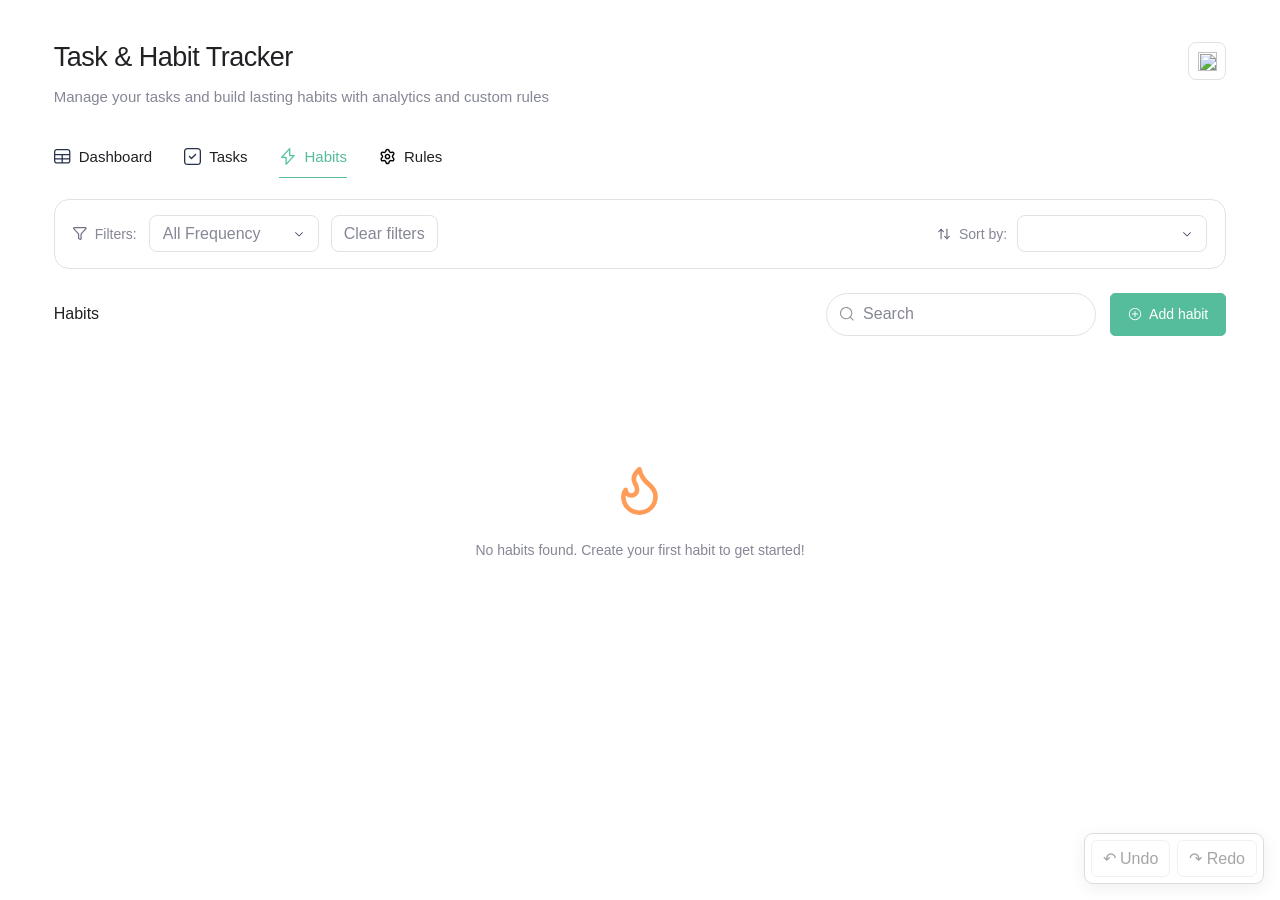
==== index/habits.html @ 8697d41b "task and habit completed and tested" ====
<!doctype html>
<html lang="en">
  <head>
    <meta charset="UTF-8" />
    <meta name="viewport" content="width=device-width, initial-scale=1.0" />
    <title>Habits - Task & Habit Tracker</title>
    <link rel="stylesheet" href="../styles/habits.css" />
  </head>
  <body>
    <!-- Main page keeps the same shared header and navigation as the task page. -->
    <div class="page">
      <header class="header">
        <div class="header-content">
          <div class="brand">
            <h1>Task &amp; Habit Tracker</h1>
            <p>Manage your tasks and build lasting habits with analytics and custom rules</p>
          </div>
          <button class="theme-button" id="theme-button" type="button" aria-label="Change theme">
            <span id="theme-icon"><img class="theme-icon-image" src="../assets/dark_theme_icon.svg" alt=""></span>
          </button>
        </div>
        <nav class="navigation">
          <a href="dashboard.html" class="nav-link"><img src="../assets/dashboard_icon-light.svg" alt="">Dashboard</a>
          <a href="tasks.html" class="nav-link"><img src="../assets/Task_icon-light.svg" alt="">Tasks</a>
          <a href="habits.html" class="nav-link active" aria-current="page"><img src="../assets/habbit_icon-light.svg" alt="">Habits</a>
          <a href="rules.html" class="nav-link"><img src="../assets/rule_icon-light.svg" alt="">Rules</a>
        </nav>
      </header>

      <main class="main-content">
        <!-- Filters and sorting stay on one line when space allows. -->
        <section class="filter-section">
          <div class="filter-left">
            <span class="filter-label"><img src="../assets/filter_icon.svg" alt="" class="inline-icon">Filters:</span>
            <select id="frequency-filter" class="filter-select" aria-label="Filter by frequency">
              <option value="all">All Frequency</option>
              <option value="daily">Daily</option>
              <option value="weekly">Weekly</option>
              <option value="custom">Custom</option>
            </select>
            <button class="clear-filters-button" id="clear-filters-button" type="button">Clear filters</button>
          </div>
          <div class="sort-section">
            <span class="sort-label"><img src="../assets/sort_icon.svg" alt="" class="inline-icon">Sort by:</span>
            <select id="sort-select" class="filter-select sort-select" aria-label="Sort habits">
              <option value=""></option>
              <option value="streak">Streak</option>
              <option value="frequency">Frequency</option>
              <option value="title">Habit name</option>
              <option value="created">Created date</option>
            </select>
          </div>
        </section>

        <section class="task-heading">
          <h2>Habits</h2>
          <div class="task-actions">
            <div class="search-box">
              <img src="../assets/search_icon.svg" alt="" class="inline-icon">
              <input type="search" id="search-input" placeholder="Search" aria-label="Search habits by name">
            </div>
            <button class="primary-button" id="add-habit-button" type="button">
              <img src="../assets/add_icon.svg" alt="" class="inline-icon">Add habit
            </button>
          </div>
        </section>

        <section class="task-list" id="habit-list" aria-live="polite">
          <div class="empty-state" id="empty-state">
            <div class="empty-icon"><img src="../assets/long-streek_icon.svg" alt=""></div>
            <p>No habits found. Create your first habit to get started!</p>
          </div>
        </section>
      </main>
    </div>

    <!-- Add and edit use the same floating-label modal pattern as the task page. -->
    <div class="modal-overlay" id="habit-modal" aria-hidden="true">
      <div class="modal" role="dialog" aria-modal="true" aria-labelledby="modal-title">
        <div class="modal-header">
          <div>
            <h2 id="modal-title">Add habit</h2>
            <p>Create a new habit to track daily, weekly, or on custom days.</p>
          </div>
          <button class="close-button" id="close-modal-button" type="button" aria-label="Close"><img src="../assets/close_icon.svg" alt=""></button>
        </div>
        <form id="habit-form">
          <div class="form-content">
            <div class="form-group">
              <label for="habit-name">Habit name <span>*</span></label>
              <input type="text" id="habit-name" placeholder=" " maxlength="100" required>
            </div>
            <div class="form-group">
              <label for="habit-description">Description</label>
              <textarea id="habit-description" placeholder=" " rows="3"></textarea>
            </div>
            <div class="form-group">
              <label for="habit-frequency">Frequency <span>*</span></label>
              <select id="habit-frequency" required>
                <option value="daily">Daily</option>
                <option value="weekly">Weekly</option>
                <option value="custom">Custom</option>
              </select>
            </div>
            <div class="form-group frequency-days" id="weekly-day-group">
              <label for="weekly-day">Choose day <span>*</span></label>
              <select id="weekly-day">
                <option value="1">Monday</option>
                <option value="2">Tuesday</option>
                <option value="3">Wednesday</option>
                <option value="4">Thursday</option>
                <option value="5">Friday</option>
                <option value="6">Saturday</option>
                <option value="0">Sunday</option>
              </select>
            </div>
            
            <div class="form-group frequency-days" id="custom-days-group">
                <label for="custom-days-toggle">Choose days <span>*</span></label>

                <div class="custom-multiselect" id="custom-multiselect">
                    <button type="button" class="custom-select-field" id="custom-days-toggle" aria-expanded="false">
                    <span class="selected-day-chips" id="selected-day-chips"></span>
                    <span class="custom-placeholder" id="custom-placeholder">Select days</span>
                    <img src="../assets/angle-down-regular.svg" class="custom-chevron">
                    </button>

                    <div class="custom-options" id="custom-day-choices" hidden>
                        <label class="day-choice"><input type="checkbox" value="1"> Monday</label>
                        <label class="day-choice"><input type="checkbox" value="2"> Tuesday</label>
                        <label class="day-choice"><input type="checkbox" value="3"> Wednesday</label>
                        <label class="day-choice"><input type="checkbox" value="4"> Thursday</label>
                        <label class="day-choice"><input type="checkbox" value="5"> Friday</label>
                        <label class="day-choice"><input type="checkbox" value="6"> Saturday</label>
                        <label class="day-choice"><input type="checkbox" value="0"> Sunday</label>
                    </div>
                </div>
            </div>

          </div>
          <div class="modal-footer">
            <button class="secondary-button" id="cancel-modal-button" type="button">Cancel</button>
            <button class="primary-button" type="submit"><span id="submit-text">Add habit</span></button>
          </div>
        </form>
      </div>
    </div>

    <!-- Delete confirmation follows the same design as the task page. -->
    <div class="modal-overlay" id="delete-modal" aria-hidden="true">
      <div class="delete-modal" role="dialog" aria-modal="true" aria-labelledby="delete-heading">
        <div class="delete-header">
          <h2 id="delete-heading">Delete</h2>
          <button class="close-button" id="close-delete-button" type="button" aria-label="Close"><img src="../assets/close_icon.svg" alt=""></button>
        </div>
        <div class="delete-content"><p>Are you sure you want to delete the <strong id="delete-habit-title"></strong> habit?</p></div>
        <div class="modal-footer">
          <button class="secondary-button" id="cancel-delete-button" type="button">Cancel</button>
          <button class="delete-button" id="confirm-delete-button" type="button">Delete</button>
        </div>
      </div>
    </div>

    <!-- Confirmation before changing a completion from a previous date. -->
    <div class="modal-overlay" id="date-confirm-modal" aria-hidden="true">
      <div class="delete-modal habit-day-confirmation" role="dialog" aria-modal="true" aria-labelledby="date-confirm-heading">
        <div class="delete-header">
          <h2 id="date-confirm-heading">Confirm change</h2>
          <button class="close-button" id="close-date-confirm-button" type="button" aria-label="Close"><img src="../assets/close_icon.svg" alt=""></button>
        </div>
        <div class="delete-content">
          <p id="date-confirm-message">Are you sure you want to change completion for this date?</p>
        </div>
        <div class="modal-footer">
          <button class="secondary-button" id="cancel-date-confirm-button" type="button">Cancel</button>
          <button class="primary-button" id="confirm-date-change-button" type="button">Confirm</button>
        </div>
      </div>
    </div>

    <!-- Small notification used for successful actions and validation messages. -->
    <div class="task-toast" id="task-toast" role="status" aria-live="polite">
      <span class="toast-icon-block"><img class="toast-icon" src="../assets/subway_tick.svg" alt=""></span>
      <span class="toast-message" id="toast-message"></span>
      <button class="toast-dismiss" id="toast-dismiss" type="button" aria-label="Dismiss notification"><img src="../assets/close_icon.svg" alt=""></button>
    </div>
    <script src="../logic/habits.js"></script>
    <script src="../logic/integration.js"></script>
  </body>
</html>
---- styles/habits.css ----
/* Main colors and shared styles used throughout the task page. */
:root {
  --primary-color: #55bd9b;
  --primary-hover: #024d3562;
  --page-background: #ffffff;
  --card-background: #ffffff;
  --text-primary: #202124;
  --text-secondary: #858795;
  --border-color: #e2e2e2;
  --danger-color: #ed3150;
  --muted-background: #f0f1f3;
  --card-radius: 14px;
}

/* Reset default browser spacing and use consistent sizing. */
* {
  box-sizing: border-box;
  margin: 0;
  padding: 0;
}

body {
  background: var(--page-background);
  color: var(--text-primary);
  font-family: Arial, Helvetica, sans-serif;
}

button,
input,
select,
textarea {
  font: inherit;
}

button {
  cursor: pointer;
}

button:focus-visible,
input:focus-visible,
select:focus-visible,
textarea:focus-visible,
a:focus-visible {
  outline: 2px solid var(--primary-color);
  outline-offset: 2px;
}

.page {
  min-height: 100vh;
  background: var(--page-background);
}

/* Page header and theme button. */
.header {
  padding: 42px 4.2% 0;
}

.header-content {
  display: flex;
  align-items: flex-start;
  justify-content: space-between;
  gap: 20px;
}

.brand h1 {
  font-size: 27px;
  font-weight: 500;
  letter-spacing: -0.5px;
}

.brand p {
  margin-top: 13px;
  color: var(--text-secondary);
  font-size: 15px;
  line-height: 1.5;
}

.theme-button {
  display: grid;
  flex: 0 0 38px;
  width: 38px;
  height: 38px;
  place-items: center;
  border: 1px solid var(--border-color);
  border-radius: 8px;
  background: var(--card-background);
  color: var(--text-primary);
}

.theme-button:hover {
  background: var(--muted-background);
}

.theme-icon-image {
  display: block;
  width: 19px;
  height: 19px;
}

/* Navigation links wrap on smaller screens instead of scrolling sideways. */
.navigation {
  display: flex;
  flex-wrap: wrap;
  gap: 24px 32px;
  margin-top: 27px;
  border-bottom: 1px solid var(--page-background);
}

.nav-link {
  position: relative;
  display: flex;
  align-items: center;
  gap: 8px;
  min-height: 42px;
  color: var(--text-primary);
  font-size: 15px;
  text-decoration: none;
  white-space: nowrap;
}

.nav-link img {
  width: 17px;
  height: 17px;
  object-fit: contain;
}

.nav-link.active {
  color: var(--primary-color);
}

.nav-link.active img {
  filter: brightness(0) saturate(100%) invert(69%) sepia(27%) saturate(699%)
    hue-rotate(107deg) brightness(94%) contrast(88%);
}

.nav-link.active::after {
  position: absolute;
  right: 0;
  bottom: 0;
  left: 0;
  height: 1px;
  background: var(--primary-color);
  content: "";
}

/* Main page spacing. */
.main-content {
  padding: 20px 4.2% 60px;
}

/* Filters and sorting stay close together and only wrap when needed. */
.filter-section {
  display: flex;
  align-items: center;
  justify-content: space-between;
  flex-wrap: wrap;
  gap: 16px 24px;
  min-height: 70px;
  padding: 14px 18px;
  border: 1px solid var(--border-color);
  border-radius: 15px;
  background: var(--card-background);
}

.filter-left {
  display: flex;
  flex: 1 1 auto;
  align-items: center;
  flex-wrap: wrap;
  gap: 10px 12px;
  min-width: 0;
}

.filter-label,
.sort-label {
  display: inline-flex;
  align-items: center;
  gap: 8px;
  color: var(--text-secondary);
  font-size: 14px;
  white-space: nowrap;
}

.inline-icon {
  width: 14px;
  height: 14px;
  object-fit: contain;
  vertical-align: middle;
}

.filter-select {
  width: 170px;
  max-width: 100%;
  height: 37px;
  padding: 0 34px 0 13px;
  border: 1px solid var(--border-color);
  border-radius: 8px;
  appearance: none;
  -webkit-appearance: none;
  background-color: var(--card-background);
  background-image: url("../assets/angle-down-regular.svg");
  background-repeat: no-repeat;
  background-position: right 13px center;
  background-size: 12px 12px;
  color: var(--text-secondary);
  outline: none;
}

.filter-select:focus,
.status-select:focus,
.form-group input:focus,
.form-group textarea:focus,
.form-group select:focus {
  border-color: var(--primary-color);
}

.clear-filters-button {
  flex: 0 0 auto;
  min-height: 37px;
  padding: 0 12px;
  border: 1px solid var(--border-color);
  border-radius: 8px;
  background: transparent;
  color: var(--text-secondary);
  white-space: nowrap;
}

.clear-filters-button:hover {
  border-color: var(--primary-color);
  color: var(--primary-color);
}

/* The sort label and dropdown form one compact group. */
.sort-section {
  display: flex;
  flex: 0 0 auto;
  align-items: center;
  justify-content: flex-start;
  gap: 10px;
  min-width: 0;
}

.sort-select {
  width: 190px;
  min-width: 0;
}

/* Task heading, search field, and Add Task button. */
.task-heading {
  display: flex;
  align-items: center;
  justify-content: space-between;
  gap: 20px;
  margin-top: 24px;
}

.task-heading h2 {
  font-size: 16px;
  font-weight: 500;
}

.task-actions {
  display: flex;
  align-items: center;
  gap: 14px;
  min-width: 0;
}

.search-box {
  display: flex;
  align-items: center;
  gap: 9px;
  width: 270px;
  min-width: 0;
  height: 43px;
  padding: 0 13px;
  border: 1px solid var(--border-color);
  border-radius: 22px;
  background: var(--card-background);
}

.search-box input {
  width: 100%;
  min-width: 0;
  border: 0;
  outline: none;
  background: transparent;
  color: var(--text-primary);
}

.search-box input::placeholder {
  color: var(--text-secondary);
}

.primary-button {
  display: inline-flex;
  align-items: center;
  justify-content: center;
  gap: 7px;
  min-height: 43px;
  padding: 0 17px;
  border: 1px solid var(--primary-color);
  border-radius: 5px;
  background: var(--primary-color);
  color: #ffffff;
  font-size: 14px;
  white-space: nowrap;
}

.primary-button:hover {
  background: var(--primary-hover);
}

/* Empty state appears when no tasks match the current filters. */
.task-list {
  margin-top: 23px;
}

.empty-state {
  display: flex;
  min-height: 300px;
  flex-direction: column;
  align-items: center;
  justify-content: center;
  color: var(--text-secondary);
  text-align: center;
}

.empty-icon {
  display: flex;
  align-items: center;
  justify-content: center;
  width: 62px;
  height: 62px;
}

.empty-icon img {
  width: 48px;
  height: 48px;
  object-fit: contain;
  opacity: 0.65;
}

.empty-state p {
  margin-top: 20px;
  font-size: 14px;
}

/* Task card uses a dedicated left gutter so the drag handle lines up with the title. */
.task-card {
  position: relative;
  margin-bottom: 18px;
  padding: 20px 20px 20px 48px;
  border: 1px solid var(--border-color);
  border-radius: var(--card-radius);
  background: var(--card-background);
  color: var(--text-primary);
}

.task-card.dragging {
  opacity: 0.45;
}

.task-card.drop-target-before {
  box-shadow: 0 -4px 0 var(--primary-color);
}

.drag-handle {
  position: absolute;
  top: 20px;
  left: 15px;
  display: grid;
  width: 24px;
  height: 24px;
  place-items: center;
  padding: 3px;
  border: 0;
  border-radius: 5px;
  background: transparent;
  color: var(--text-secondary);
  cursor: grab;
  font-size: 18px;
  line-height: 1;
}

.drag-handle:hover {
  background: rgba(128, 128, 128, 0.1);
}

.task-card-top {
  display: flex;
  align-items: flex-start;
  justify-content: space-between;
  gap: 14px;
}

.task-main {
  flex: 1 1 auto;
  min-width: 0;
}

.task-title {
  color: var(--text-primary);
  font-size: 16px;
  font-weight: 400;
  overflow-wrap: anywhere;
}

.task-description {
  margin-top: 9px;
  color: var(--text-secondary);
  font-size: 14px;
  line-height: 1.45;
  overflow-wrap: anywhere;
}

.task-actions-right {
  display: flex;
  flex: 0 0 auto;
  align-items: center;
  gap: 7px;
}

.icon-button {
  display: inline-grid;
  width: 25px;
  height: 25px;
  place-items: center;
  padding: 4px;
  border: 0;
  border-radius: 5px;
  background: transparent;
  color: var(--text-secondary);
}

.icon-button img {
  display: block;
  width: 16px;
  height: 16px;
  object-fit: contain;
}

.icon-button:hover:not(:disabled) {
  color: var(--primary-color);
  background: rgba(85, 189, 155, 0.1);
}

.icon-button:disabled {
  opacity: 0.25;
  cursor: not-allowed;
}

.delete-icon:hover {
  color: var(--danger-color);
}

/* Priority and due-date badges. */
.task-meta {
  display: flex;
  align-items: center;
  flex-wrap: wrap;
  gap: 8px;
  margin-top: 15px;
}

.badge {
  display: inline-flex;
  align-items: center;
  gap: 5px;
  min-height: 23px;
  padding: 3px 10px;
  border-radius: 10px;
  font-size: 12px;
}

.priority-high {
  background: #ed3150;
  color: #ffffff;
}

.priority-medium {
  background: #e6c477;
  color: #ffffff;
}

.priority-low {
  background: #71a7e8;
  color: #ffffff;
}

.date-badge {
  background: var(--muted-background);
  color: #555963;
}

.date-badge .inline-icon {
  width: 14px;
  height: 14px;
  filter: brightness(0);
}

/* Task status selector. */
.status-row {
  display: flex;
  align-items: center;
  flex-wrap: wrap;
  gap: 10px;
  margin-top: 17px;
}

.status-row label {
  color: var(--text-primary);
  font-size: 14px;
}

.status-select {
  width: 178px;
  max-width: 100%;
  height: 37px;
  padding: 0 34px 0 12px;
  border: 1px solid var(--border-color);
  border-radius: 8px;
  appearance: none;
  -webkit-appearance: none;
  background-color: var(--card-background);
  background-image: url("../assets/angle-down-regular.svg");
  background-repeat: no-repeat;
  background-position: right 13px center;
  background-size: 12px 12px;
  color: var(--text-secondary);
}

/* Subtasks and their action buttons. */
.subtask-toggle {
  display: flex;
  align-items: center;
  gap: 8px;
  max-width: 100%;
  margin-top: 16px;
  border: 0;
  background: transparent;
  color: var(--text-secondary);
  font-size: 14px;
  text-align: left;
}

.toggle-icon {
  width: 12px;
  height: 12px;
  object-fit: contain;
  transition: transform 160ms ease;
}

.toggle-icon.expanded {
  transform: rotate(180deg);
}

.subtask-progress {
  margin-left: 2px;
  color: var(--text-secondary);
  font-size: 12px;
}

.subtask-area {
  margin-top: 13px;
}

.subtask-area[hidden] {
  display: none;
}

.subtask-input-row {
  display: flex;
  gap: 10px;
}

.subtask-input {
  flex: 1 1 auto;
  min-width: 0;
  height: 37px;
  padding: 0 11px;
  border: 1px solid var(--border-color);
  border-radius: 5px;
  outline: none;
  background: var(--card-background);
  color: var(--text-primary);
}

.subtask-add-button {
  flex: 0 0 38px;
  width: 38px;
  height: 38px;
  border: 0;
  border-radius: 4px;
  background: var(--primary-color);
  color: #ffffff;
  font-size: 22px;
}

.subtask-list {
  display: grid;
  gap: 7px;
  margin-top: 12px;
}

.subtask-row {
  display: flex;
  align-items: center;
  gap: 9px;
  padding: 7px 8px;
  border: 1px solid transparent;
  border-radius: 7px;
}

.subtask-row:hover {
  border-color: var(--border-color);
  background: rgba(128, 128, 128, 0.06);
}

.subtask-drag-handle {
  flex: 0 0 auto;
  color: var(--text-secondary);
  cursor: grab;
}

.subtask-checkbox {
  flex: 0 0 auto;
  accent-color: var(--primary-color);
}

.subtask-title {
  flex: 1 1 auto;
  min-width: 0;
  color: var(--text-primary);
  overflow-wrap: anywhere;
}

/* Inline editing keeps the subtask title in its original row. */
.subtask-inline-edit {
  flex: 1 1 auto;
  width: 100%;
  min-width: 0;
  padding: 5px 7px;
  border: 1px solid var(--primary-hover);
  border-radius: 5px;
  outline: none;
  background: rgba(73, 174, 142, 0.12);
  color: var(--text-primary);
  font: inherit;
}

.subtask-inline-edit:focus {
  border-color: var(--primary-hover);
  box-shadow: 0 0 0 2px rgba(73, 174, 142, 0.15);
}

.subtask-row.completed .subtask-title {
  color: var(--text-secondary);
  text-decoration: line-through;
}

.subtask-actions {
  display: flex;
  flex: 0 0 auto;
  gap: 3px;
}

.subtask-action {
  display: inline-flex;
  align-items: center;
  justify-content: center;
  width: 25px;
  height: 25px;
  padding: 4px;
  border: 0;
  border-radius: 5px;
  background: transparent;
  color: var(--text-secondary);
}

.subtask-action img {
  display: block;
  width: 14px;
  height: 14px;
  object-fit: contain;
}

.subtask-action:hover:not(:disabled) {
  background: rgba(85, 189, 155, 0.12);
  color: var(--primary-color);
}

.subtask-action:disabled {
  opacity: 0.25;
  cursor: not-allowed;
}

/* Modal overlay blurs the page while keeping the form sharp. */
.modal-overlay {
  position: fixed;
  inset: 0;
  z-index: 100;
  display: none;
  align-items: center;
  justify-content: center;
  padding: 20px;
  background: rgba(216, 216, 216, 0.6);
  backdrop-filter: blur(5px);
  -webkit-backdrop-filter: blur(5px);
}

.modal-overlay.show {
  display: flex;
}

.modal,
.delete-modal {
  max-width: 100%;
  border-radius: 5px;
  background: var(--card-background);
  box-shadow: 0 15px 45px rgba(0, 0, 0, 0.15);
}

.modal {
  width: 418px;
}

.modal-header,
.delete-header {
  display: flex;
  align-items: flex-start;
  justify-content: space-between;
  gap: 12px;
  padding: 22px 20px 18px;
  border-bottom: 1px solid var(--border-color);
}

.modal-header h2,
.delete-header h2 {
  font-size: 17px;
  font-weight: 500;
}

.modal-header p {
  margin-top: 8px;
  color: var(--text-secondary);
  font-size: 12px;
  line-height: 1.5;
}

.close-button {
  display: grid;
  flex: 0 0 30px;
  width: 30px;
  height: 30px;
  place-items: center;
  border: 0;
  background: transparent;
}

.close-button img {
  width: 16px;
  height: 16px;
  object-fit: contain;
}

.form-content {
  padding: 14px 20px 20px;
}

/* Floating labels stay inside each field and move to the border when active. */
.form-group {
  position: relative;
  margin-bottom: 13px;
  padding-top: 0;
}

.form-group > label {
  position: absolute;
  z-index: 1;
  top: 21px;
  left: 11px;
  padding: 0;
  transform: translateY(-50%);
  background: transparent;
  color: var(--text-secondary);
  font-size: 13px;
  line-height: 1;
  pointer-events: none;
  transition:
    top 140ms ease,
    font-size 140ms ease,
    padding 140ms ease;
}

.form-group > label span {
  color: var(--danger-color);
}

.form-group input,
.form-group textarea,
.form-group select {
  width: 100%;
  border: 1px solid var(--border-color);
  border-radius: 5px;
  outline: none;
  background-color: var(--card-background);
  color: var(--text-primary);
}

.form-group input,
.form-group select {
  min-height: 43px;
  padding: 0 10px;
}

.form-group textarea {
  min-height: 85px;
  padding: 10px;
  resize: vertical;
}

.form-group input::placeholder,
.form-group textarea::placeholder {
  color: transparent;
}

.form-group:has(input:focus) > label,
.form-group:has(textarea:focus) > label,
.form-group:has(input:not(:placeholder-shown)) > label,
.form-group:has(textarea:not(:placeholder-shown)) > label,
.form-group:has(select) > label {
  top: 0;
  padding: 0 5px;
  background: var(--card-background);
  font-size: 12px;
}

.form-group:has(input[type="date"]) label {
  top: 0;
  padding: 0 5px;
  background: var(--card-background);
  font-size: 12px;
}

.form-group:has(input:focus) > label,
.form-group:has(textarea:focus) > label,
.form-group:has(select:focus) > label {
  color: var(--primary-color);
}

.modal-footer {
  display: flex;
  align-items: center;
  justify-content: flex-end;
  gap: 10px;
  padding: 13px 20px;
  border-top: 1px solid var(--border-color);
}

.modal-footer .primary-button,
.modal-footer .secondary-button,
.modal-footer .delete-button {
  flex: 0 0 auto;
  min-height: 36px;
  padding: 0 14px;
  font-size: 13px;
  line-height: 1;
}

.secondary-button {
  height: 38px;
  padding: 0 13px;
  border: 1px solid var(--primary-color);
  border-radius: 5px;
  background: var(--card-background);
  color: var(--primary-color);
}

.secondary-button:hover {
  background: rgba(85, 189, 155, 0.1);
}

.delete-button {
  height: 38px;
  border: 0;
  border-radius: 5px;
  background: var(--primary-color);
  color: #ffffff;
}

.delete-modal {
  width: 382px;
}

.delete-header {
  align-items: center;
  padding: 18px 20px;
}

.delete-content {
  padding: 22px 20px;
}

.delete-content p {
  color: var(--text-primary);
  font-size: 14px;
  line-height: 1.7;
  overflow-wrap: anywhere;
}

/* Success notification shown after a task action. */
.task-toast {
  position: fixed;
  top: 22px;
  right: 24px;
  z-index: 1000;
  display: flex;
  align-items: center;
  gap: 12px;
  width: fit-content;
  max-width: min(380px, calc(100vw - 32px));
  min-height: 58px;
  padding: 8px 12px 8px 8px;
  border: 1px solid var(--border-color);
  border-radius: 8px;
  background: var(--card-background);
  color: var(--text-primary);
  box-shadow: 0 8px 28px rgba(0, 0, 0, 0.14);
  opacity: 0;
  visibility: hidden;
  pointer-events: none;
  transform: translateY(-8px);
  transition:
    opacity 180ms ease,
    transform 180ms ease,
    visibility 180ms ease;
}

.task-toast.visible {
  opacity: 1;
  visibility: visible;
  pointer-events: auto;
  transform: translateY(0);
}

.toast-icon-block {
  display: grid;
  flex: 0 0 40px;
  width: 40px;
  height: 40px;
  place-items: center;
  border-radius: 6px;
  background: var(--primary-color);
}

.toast-icon {
  display: block;
  width: 20px;
  height: 20px;
  object-fit: contain;
  filter: brightness(0) invert(1);
}

.toast-message {
  flex: 1;
  min-width: 0;
  font-size: 13px;
  line-height: 1.5;
  overflow-wrap: anywhere;
}

.toast-message strong {
  font-weight: 600;
}

.toast-dismiss {
  display: grid;
  flex: 0 0 32px;
  width: 32px;
  height: 32px;
  place-items: center;
  padding: 0;
  border: 0;
  border-radius: 5px;
  background: transparent;
  cursor: pointer;
}

.toast-dismiss:hover {
  background: var(--muted-background);
}

.toast-dismiss img {
  display: block;
  width: 16px;
  height: 16px;
  object-fit: contain;
}

/* Dark theme changes shared colors and keeps custom icons visible. */
body.dark {
  --page-background: #090909;
  --card-background: #111111;
  --text-primary: #eeeeee;
  --text-secondary: #8f9098;
  --border-color: #333333;
  --muted-background: #000000;
  background: var(--page-background);
  color: var(--text-primary);
}

body.dark .page {
  background: var(--page-background);
}

body.dark .date-badge {
  background: #000000;
  color: #ffffff;
}

body.dark .date-badge .inline-icon,
body.dark .inline-icon,
body.dark .nav-link img,
body.dark .empty-icon img,
body.dark .close-button img,
body.dark .toggle-icon,
body.dark .task-actions-right .icon-button img,
body.dark .subtask-action img {
  filter: brightness(0) invert(1);
}

body.dark .nav-link.active img {
  filter: brightness(0) saturate(100%) invert(69%) sepia(27%) saturate(699%)
    hue-rotate(107deg) brightness(94%) contrast(88%);
}

body.dark .toast-dismiss img {
  filter: brightness(0) invert(1);
}

body.dark .task-actions-right .delete-icon img,
body.dark .subtask-action.subtask-delete img {
  filter: brightness(0) saturate(100%) invert(36%) sepia(71%) saturate(2027%)
    hue-rotate(322deg) brightness(94%) contrast(93%);
}

/* Tablet layouts: keep filters together and place sorting just below them. */
@media (max-width: 850px) {
  .header {
    padding: 30px 24px 0;
  }

  .main-content {
    padding: 20px 24px 48px;
  }

  .filter-section {
    align-items: stretch;
  }

  .filter-left {
    flex: 1 1 100%;
  }

  .sort-section {
    align-self: flex-start;
  }

  .task-heading {
    align-items: flex-start;
  }

  .search-box {
    width: clamp(170px, 28vw, 270px);
  }
}

/* Small tablets and large phones: controls can wrap without stretching. */
@media (max-width: 600px) {
  .header {
    padding: 24px 18px 0;
  }

  .brand h1 {
    font-size: 23px;
  }

  .brand p {
    margin-top: 8px;
    font-size: 13px;
  }

  .navigation {
    gap: 8px 18px;
    margin-top: 22px;
  }

  .nav-link {
    gap: 6px;
    min-height: 38px;
    font-size: 14px;
  }

  .main-content {
    padding: 18px 18px 40px;
  }

  .filter-section {
    gap: 14px;
    padding: 12px;
  }

  .filter-left {
    gap: 8px;
  }

  .filter-label {
    flex: 0 0 100%;
  }

  .filter-select {
    flex: 1 1 125px;
    width: auto;
    min-width: 0;
  }

  .clear-filters-button {
    min-height: 34px;
    padding: 0 9px;
    font-size: 12px;
  }

  .sort-section {
    width: 100%;
    gap: 10px;
  }

  .sort-select {
    flex: 0 1 190px;
    width: 190px;
  }

  .task-heading {
    flex-direction: column;
    gap: 14px;
  }

  .task-actions {
    width: 100%;
    gap: 10px;
  }

  .search-box {
    flex: 1 1 auto;
    width: auto;
  }

  .primary-button {
    padding: 0 12px;
  }

  .task-card {
    padding: 16px 12px 16px 40px;
  }

  .drag-handle {
    top: 15px;
    left: 8px;
  }

  .task-card-top {
    flex-wrap: wrap;
    gap: 8px;
  }

  .task-actions-right {
    margin-left: auto;
  }

  .task-meta {
    margin-top: 12px;
  }

  .modal-overlay {
    padding: 12px;
  }

  .modal-footer {
    flex-direction: column-reverse;
    align-items: stretch;
  }

  .modal-footer button {
    width: 100%;
  }

  .task-toast {
    top: 12px;
    right: 12px;
    left: 12px;
    width: auto;
    min-width: 0;
    max-width: none;
    gap: 8px;
  }
}

/* Very narrow phones: reduce spacing while keeping controls touch-friendly. */
@media (max-width: 392px) {
  .header {
    padding-right: 14px;
    padding-left: 14px;
  }

  .header-content {
    gap: 10px;
  }

  .brand h1 {
    font-size: 20px;
  }

  .brand p {
    font-size: 12px;
  }

  .theme-button {
    flex-basis: 34px;
    width: 34px;
    height: 34px;
  }

  .navigation {
    gap: 6px 12px;
  }

  .nav-link {
    gap: 5px;
    font-size: 12px;
  }

  .nav-link img {
    width: 15px;
    height: 15px;
  }

  .main-content {
    padding-right: 14px;
    padding-left: 14px;
  }

  .filter-section {
    padding: 10px;
  }

  .filter-left {
    gap: 7px;
  }

  .filter-select {
    flex-basis: 100%;
    width: 100%;
  }

  .clear-filters-button {
    width: auto;
  }

  .sort-section {
    align-items: flex-start;
    flex-wrap: wrap;
  }

  .sort-select {
    flex: 1 1 100%;
    width: 100%;
  }

  .task-actions {
    flex-wrap: wrap;
  }

  .search-box,
  .task-actions .primary-button {
    width: 100%;
  }

  .task-card {
    padding-left: 36px;
  }

  .drag-handle {
    left: 5px;
  }

  .task-actions-right {
    gap: 3px;
  }

  .subtask-row {
    flex-wrap: wrap;
  }

  .subtask-actions {
    margin-left: auto;
  }
}

/* Habit cards use the same spacing, surfaces, buttons, and colors as the task page. */
.habit-card {
  position: relative;
  margin-bottom: 16px;
  padding: 20px;
  border: 1px solid var(--border-color);
  border-radius: var(--card-radius);
  background: var(--card-background);
  transition:
    border-color 160ms ease,
    background-color 160ms ease,
    box-shadow 160ms ease;
  cursor: grab;
}
.habit-card:active {
  cursor: grabbing;
}
.habit-card.dragging {
  opacity: 0.45;
}
.habit-card.drop-target {
  border-color: var(--primary-color);
  box-shadow: 0 0 0 2px rgba(85, 189, 155, 0.22);
}
.habit-card-header {
  display: flex;
  align-items: flex-start;
  justify-content: space-between;
  gap: 16px;
}
.habit-card-copy {
  min-width: 0;
  flex: 1 1 auto;
}
.habit-card-title {
  font-size: 16px;
  font-weight: 600;
  overflow-wrap: anywhere;
}
.habit-card-description {
  margin-top: 8px;
  color: var(--text-secondary);
  font-size: 13px;
  line-height: 1.55;
  overflow-wrap: anywhere;
}
.habit-card-meta {
  display: flex;
  align-items: center;
  flex-wrap: wrap;
  gap: 10px 18px;
  margin-top: 12px;
  color: var(--text-secondary);
  font-size: 12px;
}
.habit-frequency-badge,
.habit-streak-badge {
  display: inline-flex;
  align-items: center;
  gap: 6px;
  padding: 6px 10px;
  border: 1px solid var(--border-color);
  border-radius: 999px;
  white-space: nowrap;
  background: var(--card-background);
}
.habit-frequency-badge {
  color: var(--text-secondary);
}
.habit-frequency-badge .inline-icon {
  width: 14px;
  height: 14px;
}
.habit-streak-badge strong {
  color: #ed9a35;
  font-weight: 600;
}


/* Custom frequency field with selected weekday chips. */
.custom-multiselect {
  position: relative;
  width: 100%;
}

.custom-select-field {
  display: flex;
  align-items: center;
  flex-wrap: wrap;
  gap: 6px;
  width: 100%;
  min-height: 58px;
  padding: 8px 12px;
  border: 1px solid var(--border-color);
  border-radius: 8px;
  background: var(--card-background);
  color: var(--text-primary);
  text-align: left;
  cursor: pointer;
}

.custom-select-field:focus-visible {
  outline: 2px solid var(--primary-hover);
  outline-offset: 2px;
}

.selected-day-chips {
  display: flex;
  flex: 1;
  flex-wrap: wrap;
  gap: 6px;
  min-width: 0;
}

.custom-placeholder {
  flex: 1;
  color: var(--text-secondary);
}

.custom-placeholder[hidden] {
  display: none;
}

.custom-chevron {
  flex: 0 0 auto;
  width: 16px;
  height: 16px;
  margin-left: auto;
  object-fit: contain;
}


.custom-day-chip {
  display: inline-flex;
  align-items: center;
  gap: 6px;
  max-width: 100%;
  padding: 4px 8px;
  border: 1px solid var(--primary-color);
  border-radius: 6px;
  background: var(--primary-color);
  color: #ffffff;
  font-size: 13px;
}

.custom-day-chip .remove-day-chip {
  color: #ffffff;
}

.custom-day-chip .remove-day-chip:hover {
  color: var(--text-primary);
}

.remove-day-chip {
  padding: 0;
  border: 0;
  background: transparent;
  color: var(--text-secondary);
  font-size: 17px;
  line-height: 1;
  cursor: pointer;
}

.remove-day-chip:hover {
  color: var(--danger-color);
}

.custom-options {
  position: absolute;
  z-index: 20;
  top: calc(100% + 5px);
  left: 0;
  display: grid;
  grid-template-columns: repeat(2, minmax(0, 1fr));
  gap: 4px;
  width: 100%;
  max-height: 220px;
  overflow-y: auto;
  padding: 8px;
  border: 1px solid var(--border-color);
  border-radius: 8px;
  background: var(--card-background);
  box-shadow: 0 8px 20px rgba(0, 0, 0, 0.14);
}

.custom-options[hidden] {
  display: none;
}

.custom-options .day-choice {
  position: static;
  display: flex;
  align-items: center;
  gap: 8px;
  min-width: 0;
  padding: 8px;
  border-radius: 5px;
  color: var(--text-primary);
  cursor: pointer;
}

.custom-options .day-choice:hover {
  background: var(--muted-background);
}

.custom-options .day-choice input {
  position: static;
  flex: 0 0 auto;
  width: 16px;
  height: 16px;
  margin: 0;
  accent-color: var(--primary-color);
}

.habit-card-actions {
  display: flex;
  align-items: center;
  gap: 4px;
  flex: 0 0 auto;
}
.habit-mark-button {
  min-height: 29px;
  padding: 0 10px;
  border: 1px solid var(--primary-color);
  border-radius: 5px;
  background: transparent;
  color: var(--primary-color);
  font-size: 11px;
  white-space: nowrap;
}
.habit-mark-button:hover {
  background: rgba(85, 189, 155, 0.1);
}
.habit-mark-button.completed {
  background: var(--primary-color);
  color: #ffffff;
}
.habit-icon-button {
  display: grid;
  width: 30px;
  height: 30px;
  place-items: center;
  border: 0;
  border-radius: 5px;
  background: transparent;
}
.habit-icon-button:hover {
  background: var(--muted-background);
}
.habit-icon-button img {
  width: 16px;
  height: 16px;
  object-fit: contain;
}
.habit-icon-button.delete img {
  filter: brightness(0) saturate(100%) invert(36%) sepia(71%) saturate(2027%)
    hue-rotate(322deg) brightness(94%) contrast(93%);
}
.streak-track {
  display: grid;
  grid-template-columns: repeat(7, minmax(0, 1fr));
  gap: 7px;
  margin-top: 18px;
}
.streak-day-item {
  min-width: 0;
  display: flex;
  flex-direction: column;
  align-items: stretch;
  gap: 7px;
}
.streak-day {
  display: flex;
  min-width: 0;
  min-height: 40px;
  flex-direction: column;
  align-items: center;
  justify-content: center;
  gap: 7px;
  padding: 8px 3px;
  border: 1px solid var(--border-color);
  border-radius: 5px;
  background: var(--muted-background);
  color: var(--text-secondary);
  cursor: pointer;
  transition:
    background-color 140ms ease,
    border-color 140ms ease,
    color 140ms ease;
}
.streak-day-name {
  font-size: 11px;
  text-align: center;
  color: var(--text-secondary);
}
.streak-day-number {
  font-size: 13px;
  font-weight: 600;
}
.streak-day.completed {
  border-color: var(--primary-color);
  background: var(--primary-color);
  color: #ffffff;
}
.streak-day.missed {
  border-color: var(--danger-color);
  background: var(--danger-color);
  color: #ffffff;
}
.streak-day.today {
  border-width: 2px;
  border-color: var(--primary-color);
}
.streak-day.completed.today {
  border-color: var(--primary-hover);
}
.streak-day.unscheduled {
  opacity: 0.42;
  cursor: not-allowed;
}
.streak-day.future {
  opacity: 0.45;
  cursor: not-allowed;
}
.streak-day:disabled {
  cursor: not-allowed;
}
.streak-day:focus-visible {
  outline: 2px solid var(--primary-color);
  outline-offset: 2px;
}
.streak-legend {
  display: flex;
  align-items: center;
  flex-wrap: wrap;
  gap: 12px;
  margin-top: 11px;
  color: var(--text-secondary);
  font-size: 11px;
}
.streak-legend span {
  display: inline-flex;
  align-items: center;
  gap: 5px;
}
.legend-dot {
  width: 8px;
  height: 8px;
  border-radius: 2px;
  background: var(--muted-background);
  border: 1px solid var(--border-color);
}
.legend-dot.done {
  background: var(--primary-color);
  border-color: var(--primary-color);
}
.legend-dot.missed {
  background: var(--danger-color);
  border-color: var(--danger-color);
}
.habit-card.drag-disabled {
  cursor: default;
}
.habit-day-confirmation {
  width: min(382px, calc(100vw - 28px));
}
.habit-day-confirmation .delete-content strong {
  overflow-wrap: anywhere;
}
.frequency-days {
  display: none;
  margin-top: 12px;
}
.frequency-days.visible {
  display: block;
}
.frequency-days-label {
  display: block;
  margin-bottom: 8px;
  color: var(--text-secondary);
  font-size: 12px;
}
.day-checkboxes {
  display: grid;
  grid-template-columns: repeat(2, minmax(0, 1fr));
  gap: 8px;
  width: 100%;
}
.day-choice {
  display: flex;
  align-items: center;
  gap: 8px;
  min-width: 0;
  min-height: 38px;
  padding: 8px 10px;
  border: 1px solid var(--border-color);
  border-radius: 7px;
  font-size: 12px;
  line-height: 1.3;
  cursor: pointer;
  overflow-wrap: anywhere;
}
.day-choice input {
  flex: 0 0 14px;
  accent-color: var(--primary-color);
  width: 14px;
  height: 14px;
  margin: 0;
}
.day-choice:has(input:checked) {
  border-color: var(--primary-color);
  background: rgba(85, 189, 155, 0.1);
}
@media (max-width: 420px) {
  .day-checkboxes {
    grid-template-columns: 1fr;
  }
}
body.dark .habit-icon-button img {
  filter: brightness(0) invert(1);
}
body.dark .habit-icon-button.delete img {
  filter: brightness(0) saturate(100%) invert(36%) sepia(71%) saturate(2027%)
    hue-rotate(322deg) brightness(94%) contrast(93%);
}
body.dark .streak-day {
  background: #1a1a1a;
}
body.dark .streak-day.completed{
  background-color: var(--primary-color);
}
body.dark .streak-day.missed {
  color: #ffffff;
}
body.dark .streak-day.unscheduled,
body.dark .streak-day.future {
  background: #181818;
}
body.dark .habit-card.drop-target {
  background: rgba(85, 189, 155, 0.07);
}

@media (max-width: 600px) {
  .habit-card {
    padding: 15px 12px;
  }
  .habit-card-header {
    gap: 8px;
  }
  .habit-card-title {
    font-size: 15px;
  }
  .habit-card-meta {
    gap: 8px 12px;
  }
  .habit-card-actions {
    gap: 0;
  }
  .streak-track {
    gap: 4px;
    margin-top: 14px;
  }
  .streak-day {
    min-height: 56px;
    padding: 6px 1px;
    gap: 5px;
  }
  .streak-day-name {
    font-size: 10px;
  }
  .streak-day-number {
    font-size: 12px;
  }
  .day-checkboxes {
    grid-template-columns: repeat(2, minmax(0, 1fr));
  }
}
@media (max-width: 392px) {
  .habit-card-actions {
    gap: 0;
  }
  .habit-icon-button {
    width: 27px;
    height: 27px;
  }
  .habit-mark-button {
    padding: 0 6px;
    font-size: 10px;
  }
  .streak-track {
    gap: 3px;
  }
  .streak-day {
    min-height: 50px;
  }
  .streak-day-name {
    font-size: 9px;
  }
  .streak-legend {
    gap: 8px;
  }
}
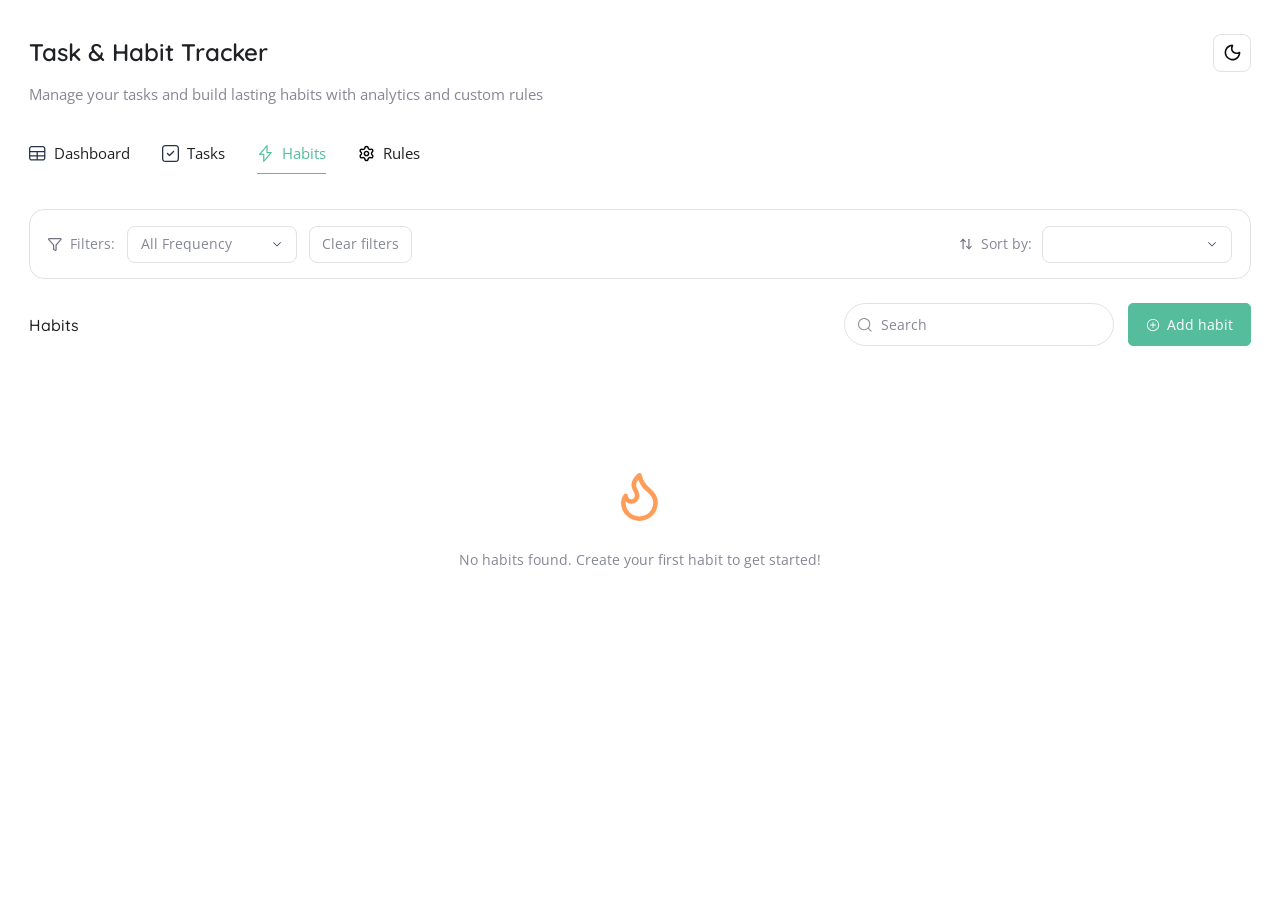
==== commit 9cb7c481: "Font style changed" ====
--- a/index/habits.html
+++ b/index/habits.html
@@ -4,6 +4,13 @@
     <meta charset="UTF-8" />
     <meta name="viewport" content="width=device-width, initial-scale=1.0" />
     <title>Habits - Task & Habit Tracker</title>
+
+     <!-- Import google fonts --> 
+    <link rel="preconnect" href="https://fonts.googleapis.com" />
+    <link rel="preconnect" href="https://fonts.gstatic.com" crossorigin />
+    <link href="https://fonts.googleapis.com/css2?family=Open+Sans:wght@400&family=Quicksand:wght@600&display=swap" rel="stylesheet" />
+
+    <link rel="stylesheet" href="../styles/shared.css"/>
     <link rel="stylesheet" href="../styles/habits.css" />
   </head>
   <body>
@@ -12,7 +19,7 @@
       <header class="header">
         <div class="header-content">
           <div class="brand">
-            <h1>Task &amp; Habit Tracker</h1>
+            <h1 class="app-title">Task &amp; Habit Tracker</h1>
             <p>Manage your tasks and build lasting habits with analytics and custom rules</p>
           </div>
           <button class="theme-button" id="theme-button" type="button" aria-label="Change theme">
@@ -20,10 +27,18 @@
           </button>
         </div>
         <nav class="navigation">
-          <a href="dashboard.html" class="nav-link"><img src="../assets/dashboard_icon-light.svg" alt="">Dashboard</a>
-          <a href="tasks.html" class="nav-link"><img src="../assets/Task_icon-light.svg" alt="">Tasks</a>
-          <a href="habits.html" class="nav-link active" aria-current="page"><img src="../assets/habbit_icon-light.svg" alt="">Habits</a>
-          <a href="rules.html" class="nav-link"><img src="../assets/rule_icon-light.svg" alt="">Rules</a>
+          <a href="dashboard.html" class="nav-link"><img src="../assets/dashboard_icon-light.svg" alt="">
+            <span>Dashboard</span>
+          </a>
+          <a href="tasks.html" class="nav-link"><img src="../assets/Task_icon-light.svg" alt="">
+            <span>Tasks</span>
+          </a>
+          <a href="habits.html" class="nav-link active" aria-current="page"><img src="../assets/habbit_icon-light.svg" alt="">
+            <span>Habits</span>
+          </a>
+          <a href="rules.html" class="nav-link"><img src="../assets/rule_icon-light.svg" alt="">
+            <span>Rules</span>
+          </a>
         </nav>
       </header>
 
@@ -53,7 +68,7 @@
         </section>
 
         <section class="task-heading">
-          <h2>Habits</h2>
+          <h2 class="app-title">Habits</h2>
           <div class="task-actions">
             <div class="search-box">
               <img src="../assets/search_icon.svg" alt="" class="inline-icon">
@@ -184,7 +199,7 @@
       <span class="toast-message" id="toast-message"></span>
       <button class="toast-dismiss" id="toast-dismiss" type="button" aria-label="Dismiss notification"><img src="../assets/close_icon.svg" alt=""></button>
     </div>
+    <script src="../logic/integration.js"></script>
     <script src="../logic/habits.js"></script>
-    <script src="../logic/integration.js"></script>
   </body>
 </html>
--- a/styles/shared.css
+++ b/styles/shared.css
@@ -0,0 +1,17 @@
+/* Global typography */
+body {
+  font-family: "Open Sans", sans-serif;
+  font-size: 14px;
+  font-weight: 400;
+  line-height: 24px;
+  letter-spacing: 0;
+}
+
+/* Main application heading */
+.app-title {
+  font-family: "Quicksand", sans-serif;
+  font-size: 24px;
+  font-weight: 600;
+  line-height: 36px;
+  letter-spacing: 0;
+}
--- a/styles/habits.css
+++ b/styles/habits.css
@@ -22,7 +22,6 @@
 body {
   background: var(--page-background);
   color: var(--text-primary);
-  font-family: Arial, Helvetica, sans-serif;
 }
 
 button,
@@ -52,7 +51,10 @@
 
 /* Page header and theme button. */
 .header {
-  padding: 42px 4.2% 0;
+  /* padding: 42px 4.2% 0; */
+    padding-top: 33.99px;
+    padding-left: 28.88px;
+    padding-right: 28.88px;
 }
 
 .header-content {
@@ -60,12 +62,6 @@
   align-items: flex-start;
   justify-content: space-between;
   gap: 20px;
-}
-
-.brand h1 {
-  font-size: 27px;
-  font-weight: 500;
-  letter-spacing: -0.5px;
 }
 
 .brand p {
@@ -143,9 +139,42 @@
   content: "";
 }
 
+.nav-link {
+  transition: color 0.2s ease;
+}
+
+.nav-link:hover {
+  color: var(--primary-color);
+}
+
+.nav-link img {
+  transition: transform 0.2s ease;
+}
+
+.nav-link:hover img {
+  transform: translateY(-2px);
+}
+
+.nav-link:hover img {
+  transform: translateY(-2px);
+  filter: brightness(0) saturate(100%) invert(69%) sepia(27%) saturate(699%) hue-rotate(107deg) brightness(94%) contrast(88%);
+}
+
+.nav-link span {
+  display: inline-block;
+  transition: transform 0.2s ease;
+}
+
+.nav-link:hover span {
+  transform: translateY(-2px);
+}
+
 /* Main page spacing. */
 .main-content {
-  padding: 20px 4.2% 60px;
+  /* padding: 20px 4.2% 60px; */
+    padding-top: 33.99px;
+    padding-left: 28.88px;
+    padding-right: 28.88px;
 }
 
 /* Filters and sorting stay close together and only wrap when needed. */
@@ -1019,8 +1048,9 @@
   color: #ffffff;
 }
 
+body.dark .inline-icon
+
 body.dark .date-badge .inline-icon,
-body.dark .inline-icon,
 body.dark .nav-link img,
 body.dark .empty-icon img,
 body.dark .close-button img,
@@ -1031,6 +1061,11 @@
 }
 
 body.dark .nav-link.active img {
+  filter: brightness(0) saturate(100%) invert(69%) sepia(27%) saturate(699%)
+    hue-rotate(107deg) brightness(94%) contrast(88%);
+}
+
+body.dark .nav-link:hover img{
   filter: brightness(0) saturate(100%) invert(69%) sepia(27%) saturate(699%)
     hue-rotate(107deg) brightness(94%) contrast(88%);
 }
@@ -1343,7 +1378,8 @@
 }
 .habit-card-title {
   font-size: 16px;
-  font-weight: 600;
+  font-weight: 400;
+  font-family: Arial, Helvetica, sans-serif;
   overflow-wrap: anywhere;
 }
 .habit-card-description {
@@ -1379,6 +1415,7 @@
 .habit-frequency-badge .inline-icon {
   width: 14px;
   height: 14px;
+  filter: brightness(0);
 }
 .habit-streak-badge strong {
   color: #ed9a35;
